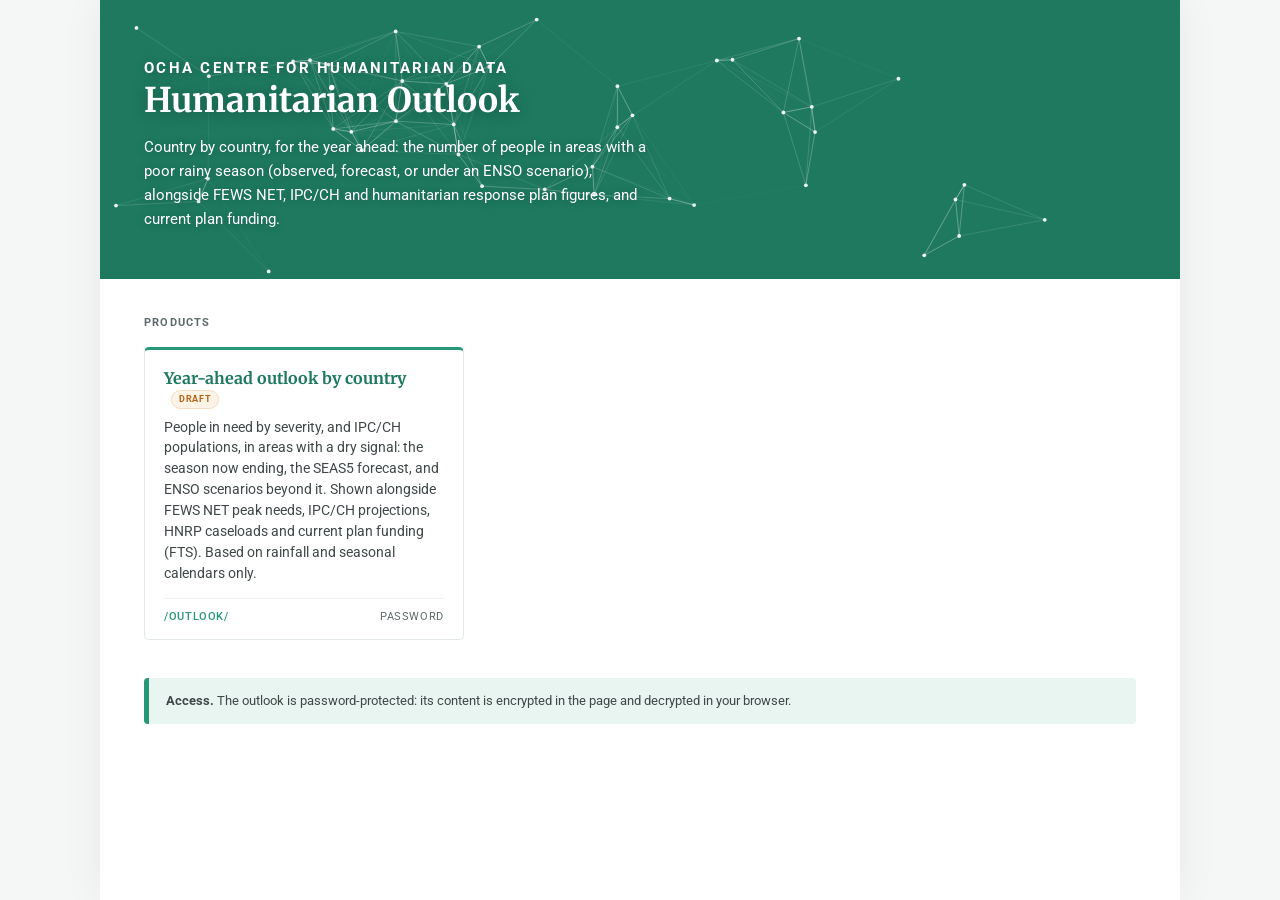
==== docs/index.html @ f3c3957f "Year-ahead outlook by country, v1 People (HNRP PiN by severity, IPC/CH phase populations) in admin u" ====
<!DOCTYPE html>
<html lang="en">
<head>
<meta charset="utf-8">
<meta name="viewport" content="width=device-width, initial-scale=1">
<meta name="robots" content="noindex, nofollow">
<title>Humanitarian Outlook — OCHA Centre for Humanitarian Data</title>
<meta name="description" content="Year-ahead outlook by country: people in areas with a seasonal dry signal, alongside FEWS NET, IPC/CH and HNRP figures.">
<link rel="preconnect" href="https://fonts.googleapis.com">
<link rel="preconnect" href="https://fonts.gstatic.com" crossorigin>
<link href="https://fonts.googleapis.com/css2?family=Merriweather:wght@700&family=Roboto:wght@400;500;700&display=swap" rel="stylesheet">
<link rel="stylesheet" href="assets/site.css">
</head>
<body>
<div class="wrap">

  <header class="hero">
    <canvas id="bg" aria-hidden="true"></canvas>
    <div class="inner">
      <p class="eyebrow">OCHA Centre for Humanitarian Data</p>
      <h1>Humanitarian Outlook</h1>
      <p>Country by country, for the year ahead: the number of people in areas with a poor
         rainy season (observed, forecast, or under an ENSO scenario), alongside FEWS NET, IPC/CH and humanitarian
         response plan figures, and current plan funding.</p>
    </div>
  </header>

  <main>
    <p class="label">Products</p>
    <div class="grid">

      <a class="k" href="outlook/">
        <h2>Year-ahead outlook by country<span class="chip chip-dev">Draft</span></h2>
        <p>People in need by severity, and IPC/CH populations, in areas with a dry signal:
           the season now ending, the SEAS5 forecast, and ENSO scenarios beyond it. Shown
           alongside FEWS NET peak needs, IPC/CH projections, HNRP caseloads and current
           plan funding (FTS). Based on rainfall and seasonal calendars only.</p>
        <span class="foot"><em>/outlook/</em><span>Password</span></span>
      </a>

    </div>
  </main>

  <div class="note">
    <p><strong>Access.</strong> The outlook is password-protected: its content is encrypted
       in the page and decrypted in your browser.</p>
  </div>

</div>

<script src="assets/hero.js" defer></script>
</body>
</html>
---- docs/assets/site.css ----
/* HDX v2 design tokens, copied from OCHA-DAP/ds-seas5-skill pages/assets/site.css (lineage:
 * ds-geospatial-impact-estimates <- ds-storm-impact-harmonisation) so the team's Pages sites read as one
 * system. The gated product carries its own gate styles (site/gate.html).
 *
 * Light mode only, matching the reference: there is deliberately no prefers-color-scheme rule.
 * The only media queries are the 640px breakpoint and prefers-reduced-motion. */
:root {
  --b5:#269777; --b6:#1e795f; --b7:#18614c; --b05:#e9f5f1; --b1:#d4eae4;
  --n9:#1f2324; --n8:#3f4748; --n7:#5e6a6b; --n05:#f5f7f7;
}
* { box-sizing:border-box; }
body {
  margin:0; background:var(--n05); color:var(--n9);
  font-family:'Roboto',system-ui,-apple-system,'Segoe UI','Helvetica Neue',Arial,sans-serif;
  line-height:1.5;
}
.wrap { max-width:1080px; margin:0 auto; background:#fff; min-height:100vh;
        box-shadow:0 0 40px rgba(31,35,36,.06); }

/* ── hero ─────────────────────────────────────────────────────────────── */
.hero { position:relative; overflow:hidden; background:var(--b6); padding:56px 44px 48px; }
.hero canvas { position:absolute; inset:0; width:100%; height:100%; z-index:0; }
.hero .inner { position:relative; z-index:1; }
.eyebrow { font-size:11px; letter-spacing:.15em; text-transform:uppercase; font-weight:700;
           color:rgba(255,255,255,.88); margin:0 0 12px;
           text-shadow:0 1px 8px rgba(0,0,0,.25); }
.hero h1 { font-family:'Merriweather',Georgia,'Times New Roman',serif; font-weight:700;
           font-size:34px; line-height:1.2; color:#fff; margin:0 0 14px;
           text-shadow:0 2px 16px rgba(0,0,0,.28); }
.hero p { margin:0; font-size:15px; line-height:1.6; color:#fff; max-width:64ch;
          text-shadow:0 1px 10px rgba(0,0,0,.25); }

/* ── cards ────────────────────────────────────────────────────────────── */
main { padding:36px 44px 8px; }
.label { font-size:11px; font-weight:700; letter-spacing:.11em; text-transform:uppercase;
         color:var(--n7); margin:0 0 16px; }
.grid { display:grid; grid-template-columns:repeat(auto-fill,minmax(300px,1fr)); gap:16px; }

.k { display:flex; flex-direction:column; text-decoration:none; color:inherit;
     background:#fff; border:1px solid #e2e7e7; border-top:3px solid var(--b5);
     border-radius:5px; padding:18px 19px 14px;
     transition:box-shadow .18s ease, transform .18s ease; }
.k:hover, .k:focus-visible { box-shadow:0 4px 20px rgba(31,35,36,.10);
                             transform:translateY(-2px); outline:none; }
.k:focus-visible { border-color:var(--b5); box-shadow:0 0 0 3px var(--b1); }
.k h2 { font-family:'Merriweather',Georgia,serif; margin:0 0 8px; font-size:16px;
        font-weight:700; color:var(--b6); line-height:1.25; }
.k p { margin:0 0 14px; font-size:13.5px; color:var(--n8); line-height:1.55; flex:1; }
.k .foot { display:flex; justify-content:space-between; align-items:center; gap:10px;
           font-size:10.5px; color:var(--n7); text-transform:uppercase;
           letter-spacing:.06em; border-top:1px solid #f0f3f3; padding-top:10px; }
.k .foot em { font-style:normal; color:var(--b5); font-weight:500; }

.chip { display:inline-block; font-size:9px; padding:2.5px 7px; border-radius:10px;
        margin-left:7px; text-transform:uppercase; letter-spacing:.07em; font-weight:700;
        vertical-align:2.5px; font-family:'Roboto',sans-serif; }
.chip-ext { background:var(--b05); color:var(--b7); border:1px solid var(--b1); }
.chip-dev { background:#fdf3e7; color:#b26514; border:1px solid #f6dcc0; }

/* ── notes / footer ───────────────────────────────────────────────────── */
.note { margin:30px 44px 40px; padding:13px 17px; border-radius:4px;
        background:var(--b05); border-left:5px solid var(--b5);
        font-size:12.5px; color:var(--n8); line-height:1.6; }
.note code { background:#fff; border:1px solid var(--b1); padding:1.5px 6px;
             border-radius:3px; font-size:11.5px; color:var(--b7); }
.note a { color:var(--b6); }
.note p { margin:0 0 9px; }
.note p:last-child { margin-bottom:0; }

@media (max-width:640px) {
  .hero { padding:40px 22px 34px; }
  .hero h1 { font-size:26px; }
  main { padding:26px 22px 4px; }
  .note { margin:24px 22px 32px; }
}
/* Respect users who ask for less motion — the canvas paints one static frame. */
@media (prefers-reduced-motion:reduce) { .hero canvas { animation:none; } }

/* ── feature card (the app) ───────────────────────────────────────────────
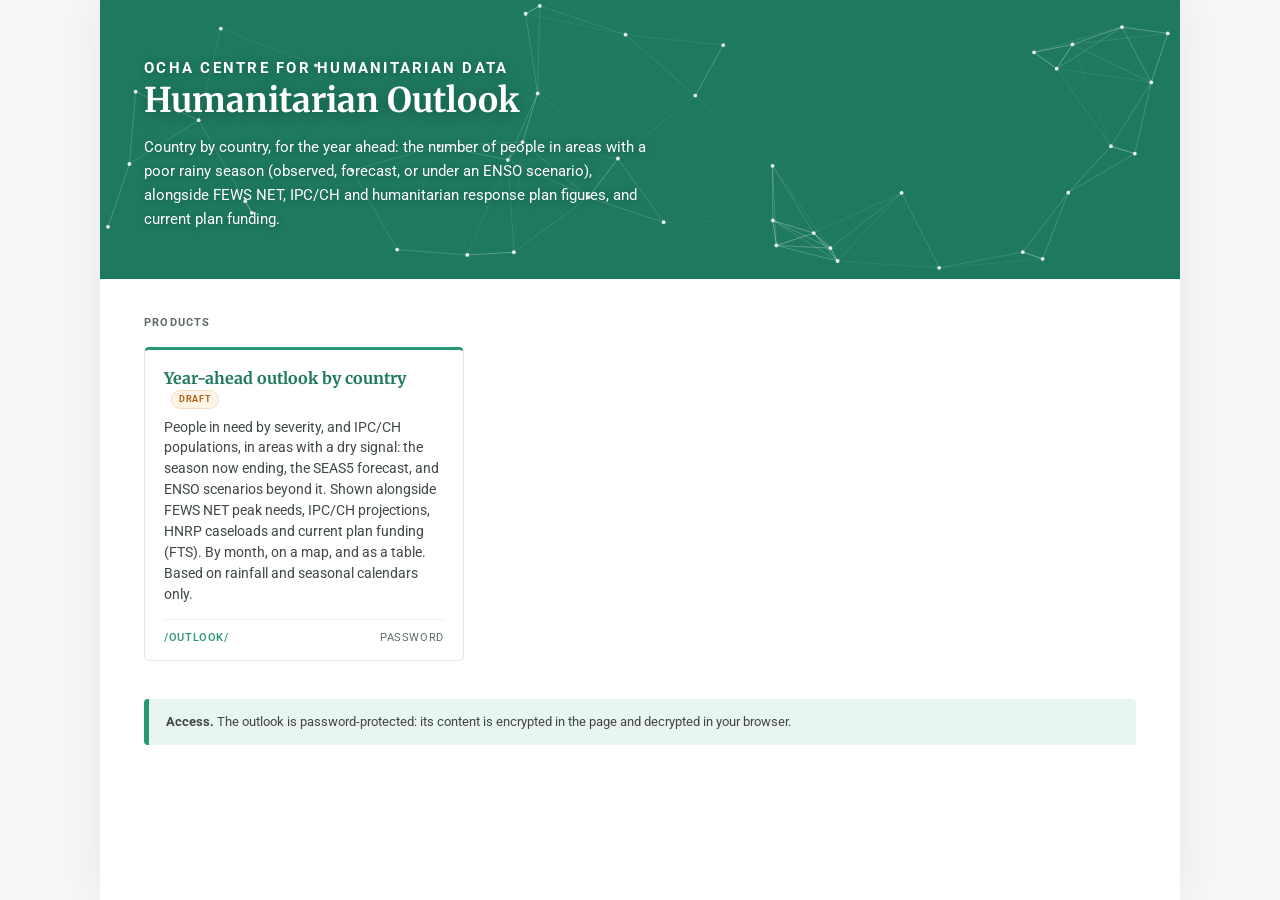
==== commit 4162d1f0: "Add the by-month calendar, map and merged country grid All-countries views on one month axis: - By m" ====
--- a/docs/index.html
+++ b/docs/index.html
@@ -34,7 +34,8 @@
         <p>People in need by severity, and IPC/CH populations, in areas with a dry signal:
            the season now ending, the SEAS5 forecast, and ENSO scenarios beyond it. Shown
            alongside FEWS NET peak needs, IPC/CH projections, HNRP caseloads and current
-           plan funding (FTS). Based on rainfall and seasonal calendars only.</p>
+           plan funding (FTS). By month, on a map, and as a table. Based on rainfall and
+           seasonal calendars only.</p>
         <span class="foot"><em>/outlook/</em><span>Password</span></span>
       </a>
 
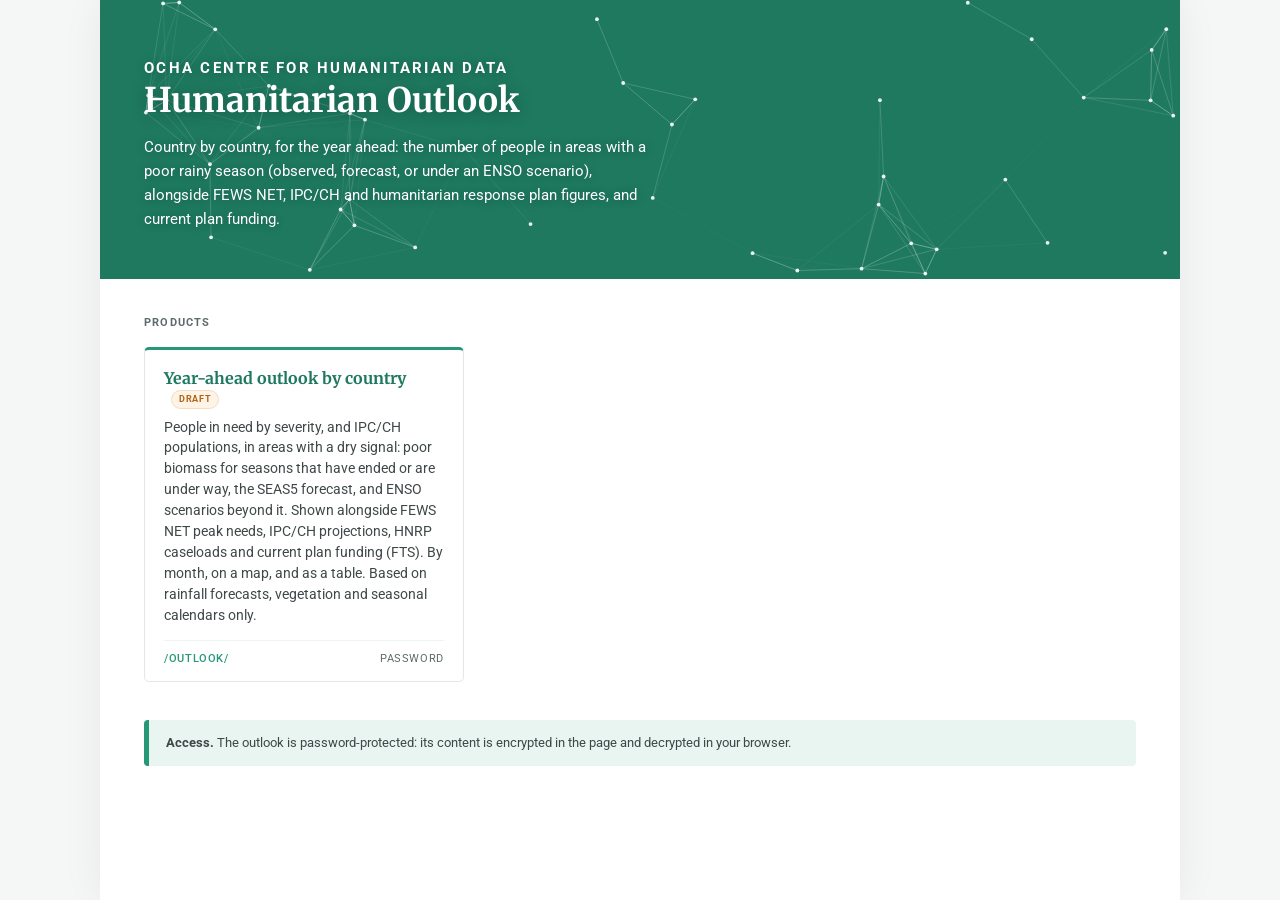
==== commit 8f11a7ee: "Judge seasons ended or under way on biomass; label the by-month lines Observed and in-season trimest" ====
--- a/docs/index.html
+++ b/docs/index.html
@@ -32,10 +32,11 @@
       <a class="k" href="outlook/">
         <h2>Year-ahead outlook by country<span class="chip chip-dev">Draft</span></h2>
         <p>People in need by severity, and IPC/CH populations, in areas with a dry signal:
-           the season now ending, the SEAS5 forecast, and ENSO scenarios beyond it. Shown
+           poor biomass for seasons that have ended or are under way, the SEAS5 forecast,
+           and ENSO scenarios beyond it. Shown
            alongside FEWS NET peak needs, IPC/CH projections, HNRP caseloads and current
-           plan funding (FTS). By month, on a map, and as a table. Based on rainfall and
-           seasonal calendars only.</p>
+           plan funding (FTS). By month, on a map, and as a table. Based on rainfall
+           forecasts, vegetation and seasonal calendars only.</p>
         <span class="foot"><em>/outlook/</em><span>Password</span></span>
       </a>
 
